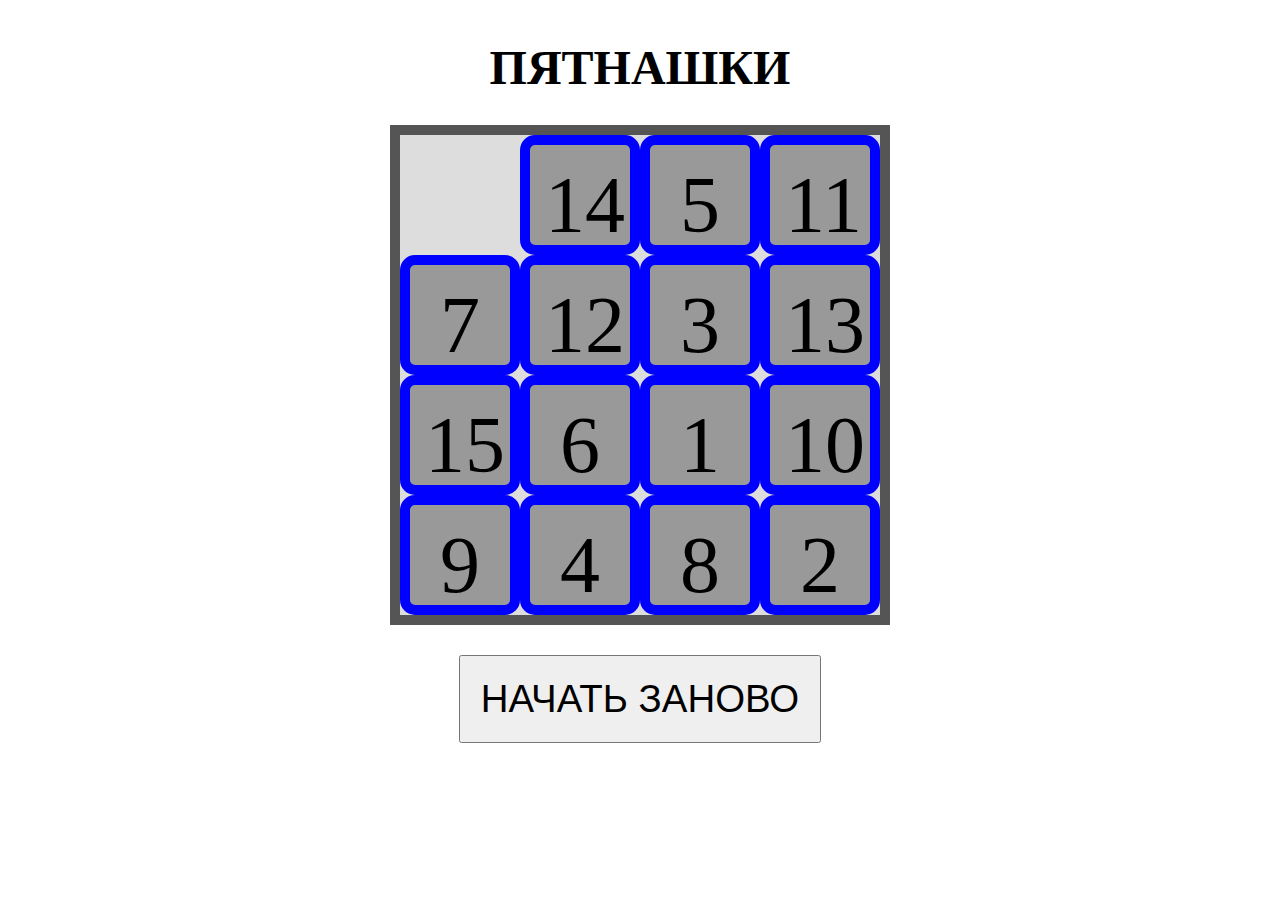
==== fifteen/index.html @ 31d99a6b "adding fifteen game" ====
<!DOCTYPE html>
<html lang="ru" dir="ltr">
  <head>
    <meta charset="utf-8">
    <link rel="stylesheet" href="styles.css">
    <title>Пятнашки</title>
  </head>
  <body>
    <main>
      <h1>ПЯТНАШКИ</h1>
      <div class="board">
      </div>
      <button onclick="newGame()">НАЧАТЬ ЗАНОВО</button>
    </main>
    <script type="text/javascript" src="script.js"></script>
  </body>
</html>
---- fifteen/styles.css ----
* {
	box-sizing: border-box;
	padding: 0;
	margin: 0;
}

.board {
  position: relative;
  margin: 30px auto;
	padding: 0;
  border: 10px solid #555;
  width: 500px;
  height: 500px;
  background-color: #ddd;
}

h1 {
	text-align: center;
	margin-top: 40px;
	font-size: 3em;
}

button {
	display: block;
	margin: 0 auto;
	padding: 20px;
	font-size: 2.4em;
}

.cell {
  display: inline-block;
	position: absolute;
  background: #999;
  width: 25%;
  height: 25%;
  border-radius:15px;
  border:10px solid blue;
	font-size: 5em;
	padding: 15px;
	text-align: center;
}

#cell0 {
	visibility: hidden;
}
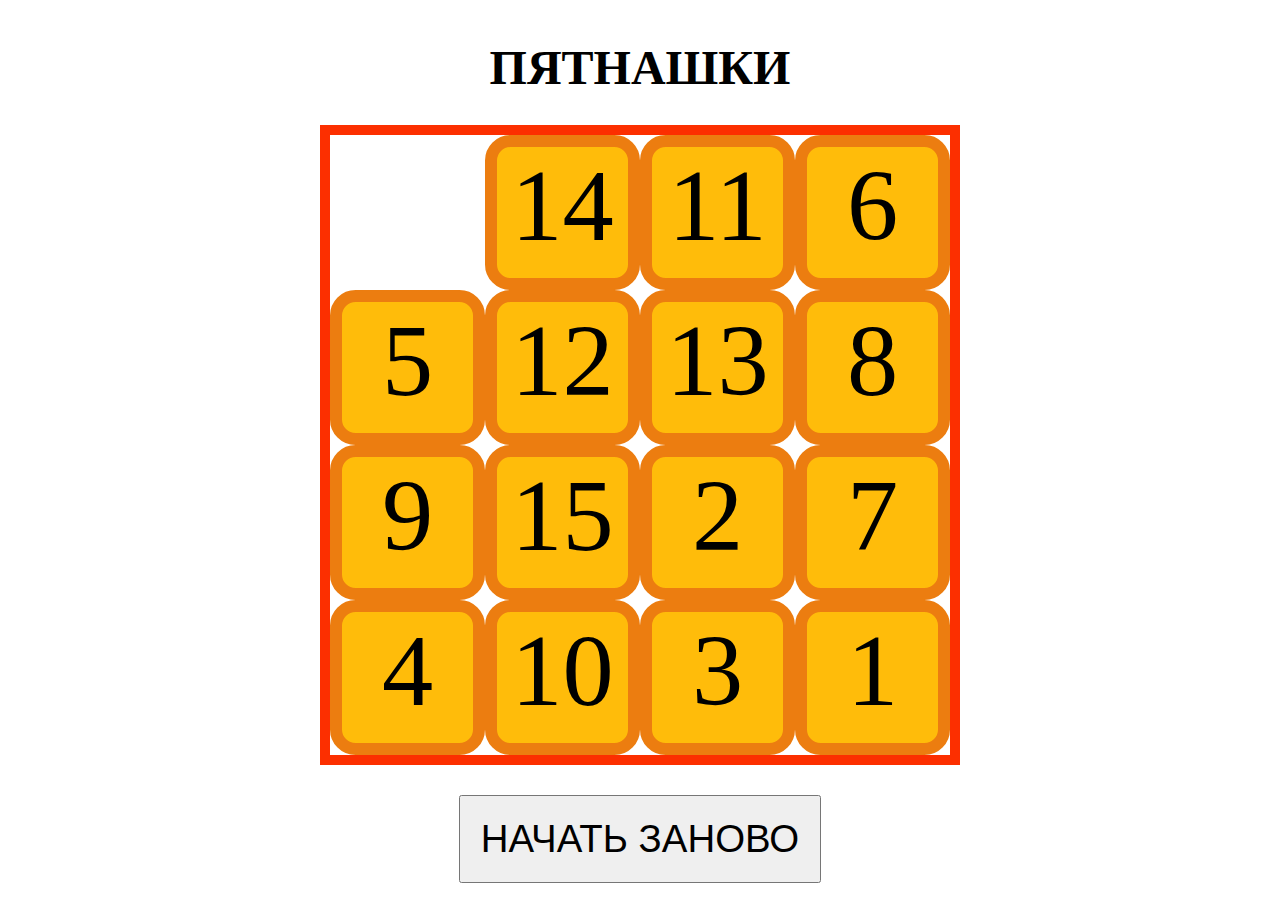
==== commit ec2af168: "stylistic update" ====
--- a/fifteen/index.html
+++ b/fifteen/index.html
@@ -2,6 +2,7 @@
 <html lang="ru" dir="ltr">
   <head>
     <meta charset="utf-8">
+    <meta name="viewport" content="width=device-width, initial-scale=1">
     <link rel="stylesheet" href="styles.css">
     <title>Пятнашки</title>
   </head>
--- a/fifteen/styles.css
+++ b/fifteen/styles.css
@@ -9,10 +9,10 @@
   position: relative;
   margin: 30px auto;
 	padding: 0;
-  border: 10px solid #555;
-  width: 500px;
-  height: 500px;
-  background-color: #ddd;
+  border: 10px solid #fc2f00;
+  width: 50vw;
+  height: 50vw;
+  background-color: white;
 }
 
 h1 {
@@ -31,13 +31,13 @@
 .cell {
   display: inline-block;
 	position: absolute;
-  background: #999;
+  background: #ffbc0a;
   width: 25%;
   height: 25%;
-  border-radius:15px;
-  border:10px solid blue;
-	font-size: 5em;
-	padding: 15px;
+  border-radius:2vw;
+  border:1vw solid #ec7d10;
+	font-size: 8vw;
+	padding: 0px;
 	text-align: center;
 }
 
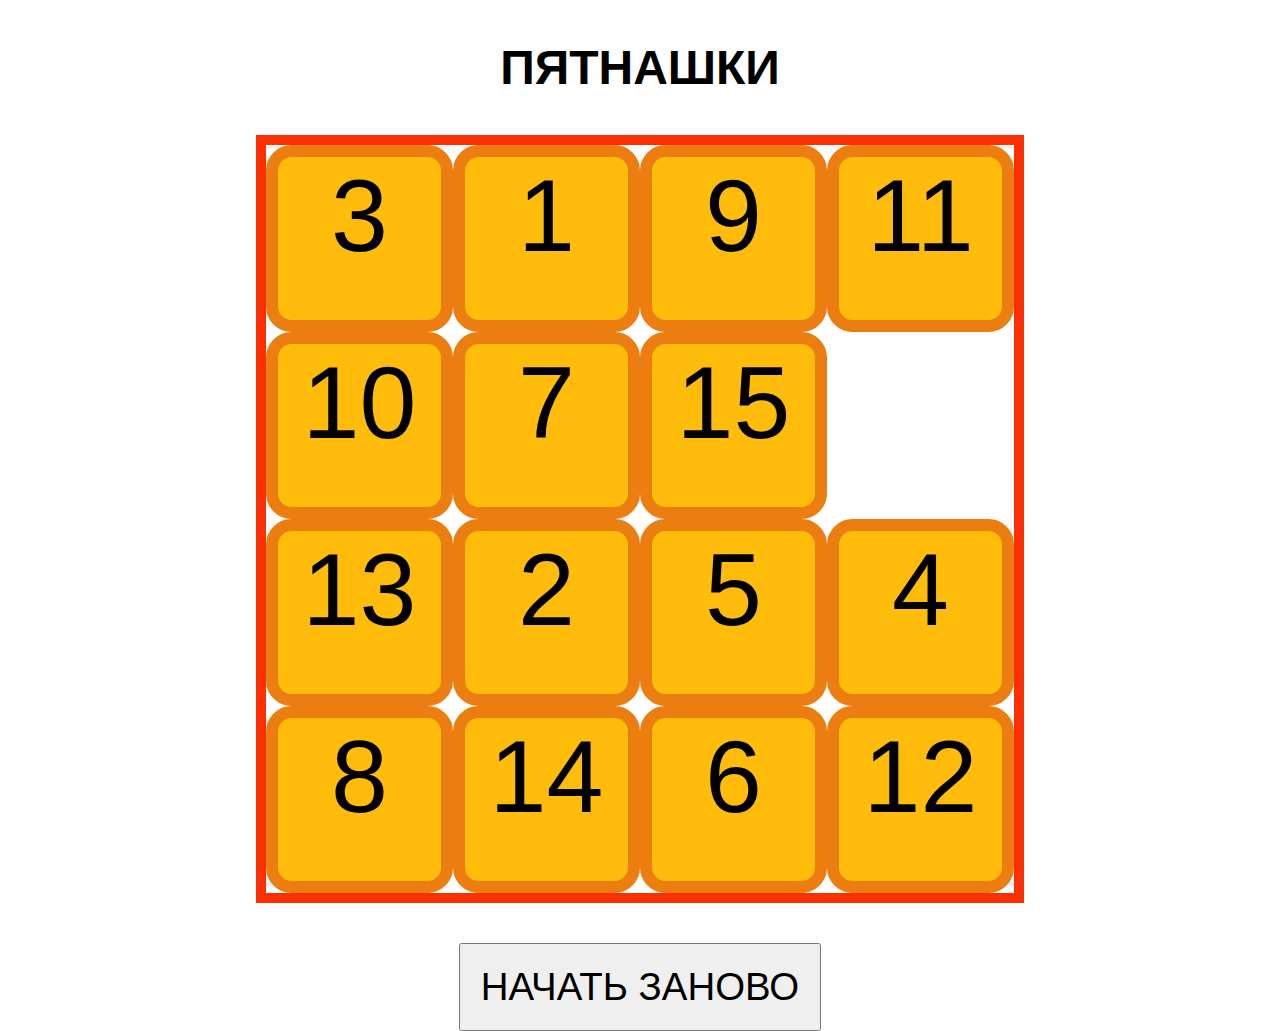
==== commit bfa96da4: "big update" ====
--- a/fifteen/index.html
+++ b/fifteen/index.html
@@ -11,6 +11,8 @@
       <h1>ПЯТНАШКИ</h1>
       <div class="board">
       </div>
+      <div class="moveCount">
+      </div>
       <button onclick="newGame()">НАЧАТЬ ЗАНОВО</button>
     </main>
     <script type="text/javascript" src="script.js"></script>
--- a/fifteen/styles.css
+++ b/fifteen/styles.css
@@ -3,21 +3,22 @@
 	box-sizing: border-box;
 	padding: 0;
 	margin: 0;
+	font-family: Verdana, Arial;
 }
-
+/*настроить размеры под разные устройства. относ.ширину под мобильники, относ. высоту под мониторы*/
 .board {
   position: relative;
   margin: 30px auto;
-	padding: 0;
   border: 10px solid #fc2f00;
-  width: 50vw;
-  height: 50vw;
+  width: 60vw;
+  height: 60vw;
   background-color: white;
 }
 
-h1 {
+h1, .moveCount {
 	text-align: center;
 	margin-top: 40px;
+	margin-bottom: 40px;
 	font-size: 3em;
 }
 
@@ -37,7 +38,6 @@
   border-radius:2vw;
   border:1vw solid #ec7d10;
 	font-size: 8vw;
-	padding: 0px;
 	text-align: center;
 }
 
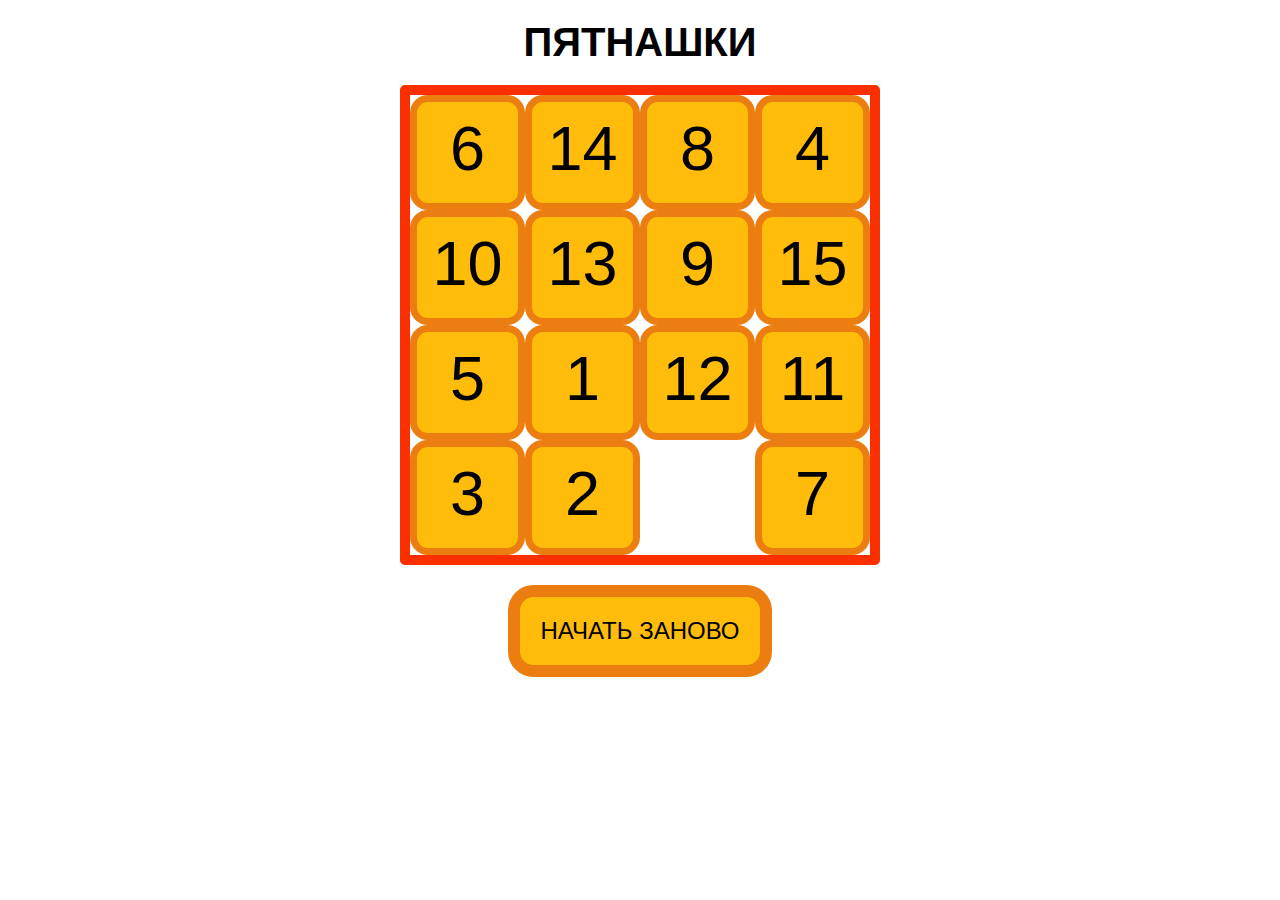
==== commit 86404b71: "minified" ====
--- a/fifteen/index.html
+++ b/fifteen/index.html
@@ -15,6 +15,6 @@
       </div>
       <button onclick="newGame()">НАЧАТЬ ЗАНОВО</button>
     </main>
-    <script type="text/javascript" src="script.js"></script>
+    <script type="text/javascript" src="script_min.js"></script>
   </body>
 </html>
--- a/fifteen/styles.css
+++ b/fifteen/styles.css
@@ -1,46 +1,98 @@
 
 * {
 	box-sizing: border-box;
+	font-family: Verdana, Arial;
 	padding: 0;
 	margin: 0;
-	font-family: Verdana, Arial;
 }
-/*настроить размеры под разные устройства. относ.ширину под мобильники, относ. высоту под мониторы*/
+
 .board {
   position: relative;
-  margin: 30px auto;
-  border: 10px solid #fc2f00;
-  width: 60vw;
-  height: 60vw;
+	width: 80vw;
+	height: 80vw;
+  margin: 20px auto;
+  border: 1.5vw solid #fc2f00;
+	border-radius: 1%;
   background-color: white;
 }
 
 h1, .moveCount {
+	margin-top: 20px;
+	font-size: 2em;
 	text-align: center;
-	margin-top: 40px;
-	margin-bottom: 40px;
-	font-size: 3em;
 }
 
 button {
 	display: block;
 	margin: 0 auto;
 	padding: 20px;
-	font-size: 2.4em;
+	border:1vw solid #ec7d10;
+	border-radius:2vw;
+	font-size: 1.5em;
+	color: black;
+	background-color: #ffbc0a;
 }
 
 .cell {
   display: inline-block;
 	position: absolute;
-  background: #ffbc0a;
-  width: 25%;
-  height: 25%;
-  border-radius:2vw;
-  border:1vw solid #ec7d10;
+	width: 25%;
+	height: 25%;
+	border:1vw solid #ec7d10;
+	border-radius:2vw;
+	background: #ffbc0a;
+	text-align:center;
 	font-size: 8vw;
-	text-align: center;
+	line-height:25%;
+	/*убрать возможность выделения текста*/
+	-webkit-touch-callout: none;
+  -webkit-user-select: none;
+   -khtml-user-select: none;
+     -moz-user-select: none;
+      -ms-user-select: none;
+          user-select: none;
+}
+
+.cell p {
+	height: 100%;
+	margin-top: 38%;
 }
 
 #cell0 {
 	visibility: hidden;
 }
+
+@media screen and (min-width:640px) {
+	.board {
+		width: 60vw;
+		max-width: 480px;
+		height: 60vw;
+		max-height: 480px
+	}
+	h1, .moveCount {
+		font-size: 3em;
+	}
+
+	.cell {
+		padding: 3%;
+	}
+}
+
+@media screen and (min-width:992px) {
+	.board {
+		width: 65vh;
+		height: 65vh;
+		border: .8vw solid #fc2f00;
+	}
+	h1, .moveCount {
+		font-size: 2.5em;
+	}
+
+	.cell {
+		padding: 1%;
+		border:.6vw solid #ec7d10;
+		border-radius: 2vh;
+		font-size: 7vh;
+	}
+}
+}
